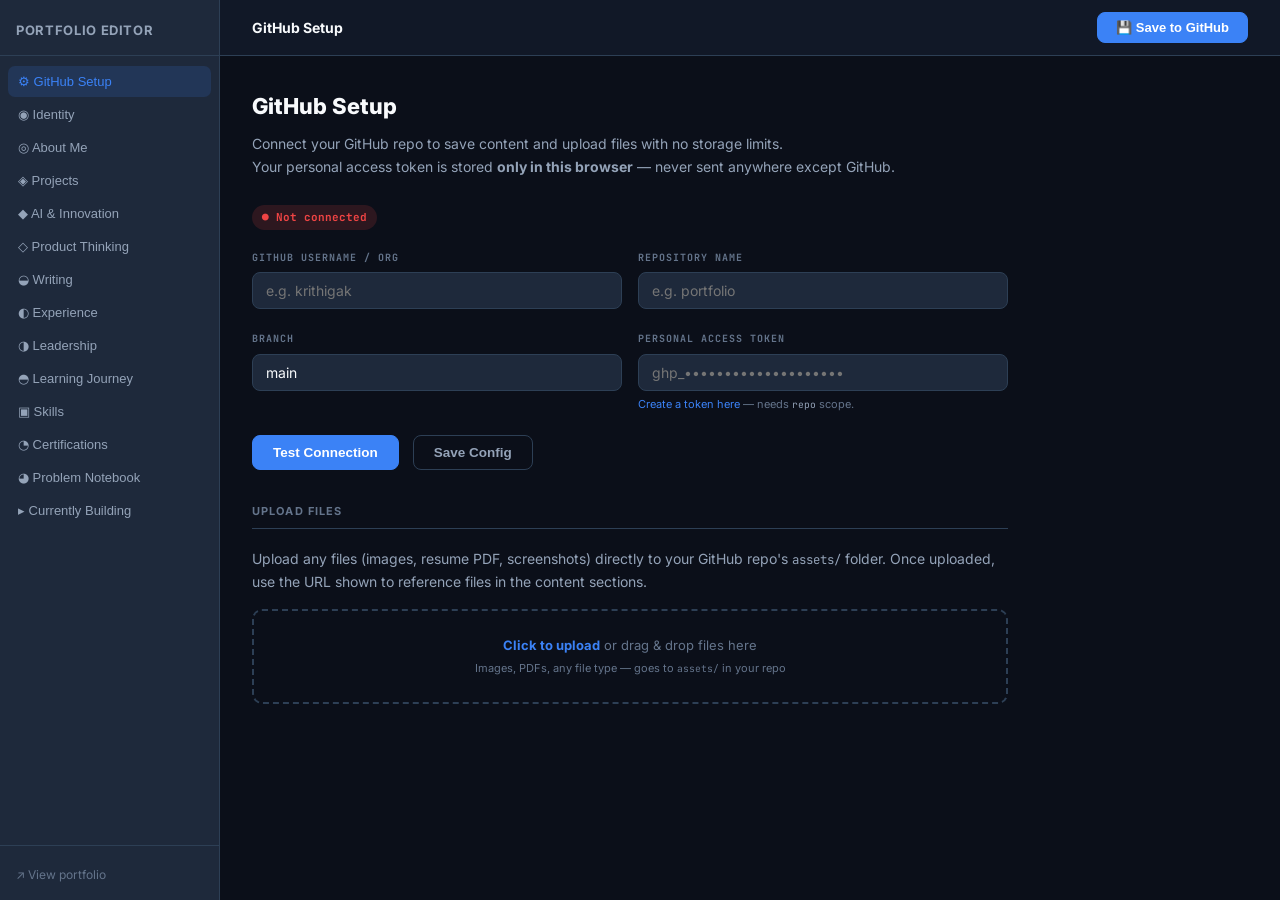
==== admin.html @ 3448640d "first upload" ====
<!DOCTYPE html>
<html lang="en">
<head>
  <meta charset="UTF-8" /><meta name="viewport" content="width=device-width, initial-scale=1.0" />
  <title>Admin — Portfolio Editor</title>
  <link rel="preconnect" href="https://fonts.googleapis.com" />
  <link rel="preconnect" href="https://fonts.gstatic.com" crossorigin />
  <link href="https://fonts.googleapis.com/css2?family=Inter:wght@400;500;600;700;800&family=JetBrains+Mono:wght@400;600;700&display=swap" rel="stylesheet" />
  <link rel="stylesheet" href="style.css" />
  <style>
    /* ── Admin-specific overrides ── */
    body { display: block; min-height: 100vh; }
    #admin-wrap { min-height: 100vh; }

    /* ── Admin sidebar ── */
    #admin-sidebar {
      background: var(--surface);
      border-right: 1px solid var(--border);
      position: fixed; top: 0; left: 0; bottom: 0; width: 220px;
      display: flex; flex-direction: column;
      overflow-y: auto; z-index: 10;
    }

    .admin-brand {
      padding: 20px 16px 14px;
      border-bottom: 1px solid var(--border);
      font-size: 13px; font-weight: 700; color: var(--text2);
      letter-spacing: 0.05em; text-transform: uppercase;
    }

    .admin-nav { padding: 10px 8px; flex: 1; display: flex; flex-direction: column; gap: 2px; }

    .admin-nav-link {
      padding: 8px 10px; border-radius: 7px;
      font-size: 13px; font-weight: 500; color: var(--text2);
      cursor: pointer; transition: all 0.12s;
      display: flex; align-items: center; gap: 8px;
      border: none; background: none; width: 100%; text-align: left;
    }
    .admin-nav-link:hover { background: var(--surface2); color: var(--text); }
    .admin-nav-link.active { background: var(--accent-g); color: var(--accent); }

    /* ── Main content ── */
    #admin-main {
      margin-left: 220px;
      padding: 0;
      min-height: 100vh;
      display: flex; flex-direction: column;
    }

    /* ── Top bar ── */
    #admin-topbar {
      position: sticky; top: 0; z-index: 5;
      background: var(--bg2);
      border-bottom: 1px solid var(--border);
      padding: 12px 32px;
      display: flex; align-items: center; justify-content: space-between; gap: 16px;
    }

    #admin-topbar .section-name {
      font-size: 14px; font-weight: 700; color: var(--text);
    }

    #save-status {
      font-family: 'JetBrains Mono', monospace;
      font-size: 11px; color: var(--text3);
    }

    #save-status.saving { color: var(--yellow); }
    #save-status.saved  { color: var(--green); }
    #save-status.error  { color: var(--red); }

    /* ── Panel body ── */
    .admin-panel { display: none; padding: 32px; max-width: 820px; }
    .admin-panel.active { display: block; }

    /* ── Form elements ── */
    .form-group { margin-bottom: 22px; }

    .form-label {
      display: block;
      font-family: 'JetBrains Mono', monospace;
      font-size: 10px; font-weight: 700; letter-spacing: 0.1em;
      text-transform: uppercase; color: var(--text3);
      margin-bottom: 6px;
    }

    .form-hint {
      font-size: 11px; color: var(--text3); margin-top: 4px;
    }

    input[type="text"], input[type="password"], input[type="url"],
    input[type="email"], textarea, select {
      width: 100%;
      padding: 9px 13px;
      background: var(--surface);
      border: 1px solid var(--border);
      border-radius: 8px;
      color: var(--text);
      font-size: 14px; font-family: 'Inter', sans-serif;
      transition: border-color 0.15s;
    }

    input:focus, textarea:focus, select:focus {
      outline: none; border-color: var(--accent);
    }

    textarea { resize: vertical; min-height: 90px; line-height: 1.6; }

    .form-row { display: grid; grid-template-columns: 1fr 1fr; gap: 16px; }
    @media (max-width: 640px) { .form-row { grid-template-columns: 1fr; } }

    /* ── Card items (projects list) ── */
    .item-list { display: flex; flex-direction: column; gap: 10px; margin-bottom: 16px; }

    .item-row {
      background: var(--surface); border: 1px solid var(--border);
      border-radius: 10px; padding: 14px 16px;
      display: flex; align-items: center; gap: 12px;
      cursor: pointer; transition: border-color 0.15s;
    }
    .item-row:hover { border-color: var(--accent); }
    .item-row.open { border-color: var(--accent); background: color-mix(in srgb, var(--accent) 5%, var(--surface)); }

    .item-row-title { font-size: 14px; font-weight: 600; flex: 1; }
    .item-row-sub { font-size: 12px; color: var(--text3); }
    .item-row-actions { display: flex; gap: 6px; }

    .icon-btn {
      background: none; border: 1px solid var(--border); border-radius: 6px;
      color: var(--text2); cursor: pointer; padding: 4px 8px; font-size: 12px;
      transition: all 0.12s;
    }
    .icon-btn:hover { border-color: var(--accent); color: var(--accent); }
    .icon-btn.del:hover { border-color: var(--red); color: var(--red); }

    .item-editor {
      display: none;
      background: var(--bg2); border: 1px solid var(--border);
      border-radius: 10px; padding: 20px; margin-top: 4px;
    }
    .item-editor.open { display: block; }

    /* ── Image upload zone ── */
    .upload-zone {
      border: 2px dashed var(--border); border-radius: 10px;
      padding: 24px; text-align: center;
      cursor: pointer; transition: border-color 0.15s, background 0.15s;
      position: relative;
    }
    .upload-zone:hover, .upload-zone.drag-over {
      border-color: var(--accent);
      background: var(--accent-g);
    }
    .upload-zone input { position: absolute; inset: 0; opacity: 0; cursor: pointer; }
    .upload-zone-label { font-size: 13px; color: var(--text3); }
    .upload-zone-label strong { color: var(--accent); }

    .file-list { display: flex; flex-direction: column; gap: 6px; margin-top: 10px; }
    .file-item {
      background: var(--surface); border: 1px solid var(--border);
      border-radius: 7px; padding: 8px 12px;
      display: flex; align-items: center; gap: 10px; font-size: 13px;
    }
    .file-item .file-thumb {
      width: 36px; height: 36px; object-fit: cover; border-radius: 4px;
      border: 1px solid var(--border);
    }
    .file-item .file-name { flex: 1; color: var(--text2); font-family: 'JetBrains Mono', monospace; font-size: 11px; }
    .file-item .file-url { font-size: 11px; color: var(--accent); word-break: break-all; }
    .file-status { font-size: 11px; font-family: 'JetBrains Mono', monospace; }
    .file-status.uploading { color: var(--yellow); }
    .file-status.done { color: var(--green); }
    .file-status.fail { color: var(--red); }

    /* ── GitHub setup ── */
    #gh-status-badge {
      display: inline-flex; align-items: center; gap: 6px;
      font-family: 'JetBrains Mono', monospace;
      font-size: 11px; font-weight: 700;
      padding: 3px 10px; border-radius: 20px;
      margin-bottom: 20px;
    }
    #gh-status-badge.connected { background: color-mix(in srgb,var(--green) 15%,transparent); color: var(--green); }
    #gh-status-badge.disconnected { background: color-mix(in srgb,var(--red) 15%,transparent); color: var(--red); }

    /* ── Skills / Tags inline editor ── */
    .tags-editor { display: flex; flex-wrap: wrap; gap: 8px; align-items: center; }
    .editable-tag {
      display: flex; align-items: center; gap: 4px;
      font-family: 'JetBrains Mono', monospace;
      font-size: 11px; font-weight: 600;
      background: var(--accent-g); color: var(--accent);
      border: 1px solid color-mix(in srgb, var(--accent) 30%, transparent);
      padding: 3px 10px; border-radius: 20px;
    }
    .editable-tag button { background: none; border: none; color: var(--accent); cursor: pointer; font-size: 13px; line-height: 1; padding: 0 0 0 4px; }
    .tag-add-btn {
      font-size: 12px; padding: 4px 12px;
      border: 1px dashed var(--accent); border-radius: 20px;
      background: none; color: var(--accent); cursor: pointer;
    }
    .tag-add-input {
      width: 120px; padding: 4px 8px; border-radius: 20px;
      border: 1px solid var(--accent); background: var(--surface);
      color: var(--text); font-size: 12px;
    }

    /* ── Divider ── */
    .admin-divider {
      font-size: 11px; font-weight: 700; letter-spacing: 0.1em;
      text-transform: uppercase; color: var(--text3);
      border-bottom: 1px solid var(--border); padding-bottom: 8px;
      margin: 24px 0 18px;
    }

    /* ── Toast ── */
    #toast {
      position: fixed; bottom: 24px; right: 24px; z-index: 999;
      background: var(--surface); border: 1px solid var(--border);
      border-radius: 10px; padding: 12px 18px;
      font-size: 13px; color: var(--text);
      box-shadow: var(--shadow);
      transform: translateY(80px); opacity: 0;
      transition: all 0.25s ease;
      max-width: 320px;
    }
    #toast.show { transform: translateY(0); opacity: 1; }
    #toast.success { border-color: var(--green); }
    #toast.error   { border-color: var(--red); }

    .preview-link {
      font-size: 12px; color: var(--text3); text-decoration: none;
    }
    .preview-link:hover { color: var(--accent); }
  </style>
</head>
<body>
<div id="admin-wrap">

  <!-- ── Sidebar ── -->
  <div id="admin-sidebar">
    <div class="admin-brand">Portfolio Editor</div>
    <div class="admin-nav" id="admin-nav"></div>
    <div style="padding:14px 16px;border-top:1px solid var(--border)">
      <a href="index.html" class="preview-link" target="_blank">↗ View portfolio</a>
    </div>
  </div>

  <!-- ── Main ── -->
  <div id="admin-main">
    <div id="admin-topbar">
      <span class="section-name" id="topbar-section">GitHub Setup</span>
      <div style="display:flex;align-items:center;gap:14px">
        <span id="save-status"></span>
        <button class="btn btn-primary" id="btn-save" onclick="saveToGitHub()" style="font-size:13px;padding:7px 18px">
          💾 Save to GitHub
        </button>
      </div>
    </div>

    <!-- ══ PANEL: GitHub Setup ══ -->
    <div class="admin-panel active" id="panel-github">
      <h2 style="font-size:22px;font-weight:800;margin-bottom:8px">GitHub Setup</h2>
      <p style="font-size:14px;color:var(--text2);margin-bottom:24px">
        Connect your GitHub repo to save content and upload files with no storage limits.<br>
        Your personal access token is stored <strong>only in this browser</strong> — never sent anywhere except GitHub.
      </p>

      <div id="gh-status-badge" class="disconnected">● Not connected</div>

      <div class="form-row">
        <div class="form-group">
          <label class="form-label">GitHub Username / Org</label>
          <input type="text" id="gh-owner" placeholder="e.g. krithigak" />
        </div>
        <div class="form-group">
          <label class="form-label">Repository Name</label>
          <input type="text" id="gh-repo" placeholder="e.g. portfolio" />
        </div>
      </div>
      <div class="form-row">
        <div class="form-group">
          <label class="form-label">Branch</label>
          <input type="text" id="gh-branch" placeholder="main" value="main" />
        </div>
        <div class="form-group">
          <label class="form-label">Personal Access Token</label>
          <input type="password" id="gh-token" placeholder="ghp_••••••••••••••••••••" />
          <p class="form-hint">
            <a href="https://github.com/settings/tokens/new?scopes=repo&description=Portfolio+Editor" target="_blank" style="color:var(--accent)">
              Create a token here
            </a> — needs <code style="color:var(--text2)">repo</code> scope.
          </p>
        </div>
      </div>
      <button class="btn btn-primary" onclick="testGitHub()" style="margin-right:10px">Test Connection</button>
      <button class="btn btn-ghost" onclick="saveGitHubConfig()">Save Config</button>

      <div class="admin-divider" style="margin-top:32px">Upload Files</div>
      <p style="font-size:14px;color:var(--text2);margin-bottom:16px">
        Upload any files (images, resume PDF, screenshots) directly to your GitHub repo's <code>assets/</code> folder.
        Once uploaded, use the URL shown to reference files in the content sections.
      </p>
      <div class="upload-zone" id="bulk-upload-zone">
        <input type="file" multiple onchange="handleBulkUpload(event)" />
        <div class="upload-zone-label">
          <strong>Click to upload</strong> or drag & drop files here<br>
          <span style="font-size:11px">Images, PDFs, any file type — goes to <code>assets/</code> in your repo</span>
        </div>
      </div>
      <div class="file-list" id="bulk-file-list"></div>
    </div>

    <!-- ══ PANEL: Identity ══ -->
    <div class="admin-panel" id="panel-identity">
      <h2 style="font-size:22px;font-weight:800;margin-bottom:20px">Identity</h2>
      <div class="form-group">
        <label class="form-label">Full Name</label>
        <input type="text" id="f-name" />
      </div>
      <div class="form-group">
        <label class="form-label">One-line Tagline</label>
        <input type="text" id="f-tagline" />
      </div>
      <div class="form-group">
        <label class="form-label">Short Introduction (home page)</label>
        <textarea id="f-intro" rows="3"></textarea>
      </div>
      <div class="form-row">
        <div class="form-group">
          <label class="form-label">Email</label>
          <input type="email" id="f-email" />
        </div>
        <div class="form-group">
          <label class="form-label">GitHub URL</label>
          <input type="url" id="f-github" placeholder="https://github.com/username" />
        </div>
      </div>
      <div class="form-row">
        <div class="form-group">
          <label class="form-label">LinkedIn URL</label>
          <input type="url" id="f-linkedin" />
        </div>
        <div class="form-group">
          <label class="form-label">Resume PDF Path</label>
          <input type="text" id="f-resumePDF" placeholder="assets/resume.pdf" />
          <p class="form-hint">Upload your PDF in the GitHub Setup tab first, then paste the path here.</p>
        </div>
      </div>
      <div class="form-group">
        <label class="form-label">Profile Photo Path or URL</label>
        <input type="text" id="f-photo" placeholder="assets/photo.jpg" />
        <p class="form-hint">Upload your photo in GitHub Setup, then paste the path here.</p>
      </div>
    </div>

    <!-- ══ PANEL: About ══ -->
    <div class="admin-panel" id="panel-about">
      <h2 style="font-size:22px;font-weight:800;margin-bottom:20px">About Me</h2>
      <div class="form-group">
        <label class="form-label">Your Journey</label>
        <textarea id="f-about-journey" rows="4"></textarea>
      </div>
      <div class="form-group">
        <label class="form-label">Why You Build</label>
        <textarea id="f-about-passion" rows="4"></textarea>
      </div>
      <div class="form-group">
        <label class="form-label">Values</label>
        <textarea id="f-about-values" rows="3"></textarea>
      </div>
      <div class="form-group">
        <label class="form-label">Career Aspirations</label>
        <textarea id="f-about-aspirations" rows="3"></textarea>
      </div>
      <div class="form-group">
        <label class="form-label">Current Interests</label>
        <div class="tags-editor" id="tags-interests"></div>
      </div>
    </div>

    <!-- ══ PANEL: Projects ══ -->
    <div class="admin-panel" id="panel-projects">
      <div style="display:flex;align-items:center;justify-content:space-between;margin-bottom:20px">
        <h2 style="font-size:22px;font-weight:800">Projects</h2>
        <button class="btn btn-primary" onclick="addItem('projects')" style="font-size:13px;padding:7px 14px">+ Add Project</button>
      </div>
      <div class="item-list" id="list-projects"></div>
    </div>

    <!-- ══ PANEL: AI & Innovation ══ -->
    <div class="admin-panel" id="panel-ai">
      <div style="display:flex;align-items:center;justify-content:space-between;margin-bottom:20px">
        <h2 style="font-size:22px;font-weight:800">AI & Innovation</h2>
        <button class="btn btn-primary" onclick="addItem('ai')" style="font-size:13px;padding:7px 14px">+ Add</button>
      </div>
      <div class="item-list" id="list-ai"></div>
    </div>

    <!-- ══ PANEL: Product Thinking ══ -->
    <div class="admin-panel" id="panel-product">
      <div style="display:flex;align-items:center;justify-content:space-between;margin-bottom:20px">
        <h2 style="font-size:22px;font-weight:800">Product Thinking</h2>
        <button class="btn btn-primary" onclick="addItem('product')" style="font-size:13px;padding:7px 14px">+ Add</button>
      </div>
      <div class="item-list" id="list-product"></div>
    </div>

    <!-- ══ PANEL: Writing ══ -->
    <div class="admin-panel" id="panel-writing">
      <div style="display:flex;align-items:center;justify-content:space-between;margin-bottom:20px">
        <h2 style="font-size:22px;font-weight:800">Writing & Reflections</h2>
        <button class="btn btn-primary" onclick="addItem('writing')" style="font-size:13px;padding:7px 14px">+ Add</button>
      </div>
      <div class="item-list" id="list-writing"></div>
    </div>

    <!-- ══ PANEL: Experience ══ -->
    <div class="admin-panel" id="panel-experience">
      <div style="display:flex;align-items:center;justify-content:space-between;margin-bottom:20px">
        <h2 style="font-size:22px;font-weight:800">Industry Experience</h2>
        <button class="btn btn-primary" onclick="addItem('experience')" style="font-size:13px;padding:7px 14px">+ Add</button>
      </div>
      <div class="item-list" id="list-experience"></div>
    </div>

    <!-- ══ PANEL: Leadership ══ -->
    <div class="admin-panel" id="panel-leadership">
      <div style="display:flex;align-items:center;justify-content:space-between;margin-bottom:20px">
        <h2 style="font-size:22px;font-weight:800">Leadership & Community</h2>
        <button class="btn btn-primary" onclick="addItem('leadership')" style="font-size:13px;padding:7px 14px">+ Add</button>
      </div>
      <div class="item-list" id="list-leadership"></div>
    </div>

    <!-- ══ PANEL: Learning ══ -->
    <div class="admin-panel" id="panel-learning">
      <h2 style="font-size:22px;font-weight:800;margin-bottom:20px">Learning Journey</h2>
      <div class="admin-divider">Timeline</div>
      <div class="item-list" id="list-timeline"></div>
      <button class="btn btn-ghost" onclick="addTimelineItem()" style="font-size:12px;padding:6px 14px;margin-bottom:24px">+ Add Milestone</button>

      <div class="admin-divider">Currently Learning</div>
      <div class="tags-editor" id="tags-current-learning"></div>

      <div class="admin-divider" style="margin-top:20px">Exploring Next</div>
      <div class="tags-editor" id="tags-exploring"></div>

      <div class="admin-divider" style="margin-top:20px">Research Interests</div>
      <div class="tags-editor" id="tags-research"></div>

      <div class="admin-divider" style="margin-top:20px">Courses</div>
      <div class="item-list" id="list-courses"></div>
      <button class="btn btn-ghost" onclick="addCourse()" style="font-size:12px;padding:6px 14px;margin-bottom:24px">+ Add Course</button>

      <div class="admin-divider">Reading List</div>
      <div class="item-list" id="list-reading"></div>
      <button class="btn btn-ghost" onclick="addBook()" style="font-size:12px;padding:6px 14px">+ Add Book</button>
    </div>

    <!-- ══ PANEL: Skills ══ -->
    <div class="admin-panel" id="panel-skills">
      <h2 style="font-size:22px;font-weight:800;margin-bottom:20px">Skills & Toolbox</h2>
      <script>/* rendered by JS */</script>
      <div id="skills-panels"></div>
    </div>

    <!-- ══ PANEL: Certifications ══ -->
    <div class="admin-panel" id="panel-certs">
      <div style="display:flex;align-items:center;justify-content:space-between;margin-bottom:20px">
        <h2 style="font-size:22px;font-weight:800">Certifications</h2>
        <button class="btn btn-primary" onclick="addItem('certifications')" style="font-size:13px;padding:7px 14px">+ Add</button>
      </div>
      <div class="item-list" id="list-certifications"></div>
    </div>

    <!-- ══ PANEL: Problems ══ -->
    <div class="admin-panel" id="panel-problems">
      <div style="display:flex;align-items:center;justify-content:space-between;margin-bottom:20px">
        <h2 style="font-size:22px;font-weight:800">Problem Notebook</h2>
        <button class="btn btn-primary" onclick="addItem('problems')" style="font-size:13px;padding:7px 14px">+ Add</button>
      </div>
      <div class="item-list" id="list-problems"></div>
    </div>

    <!-- ══ PANEL: Currently Building ══ -->
    <div class="admin-panel" id="panel-building">
      <div style="display:flex;align-items:center;justify-content:space-between;margin-bottom:20px">
        <h2 style="font-size:22px;font-weight:800">Currently Building</h2>
        <button class="btn btn-primary" onclick="addItem('currentlyBuilding')" style="font-size:13px;padding:7px 14px">+ Add</button>
      </div>
      <div class="item-list" id="list-currentlyBuilding"></div>
    </div>

  </div><!-- /admin-main -->
</div><!-- /admin-wrap -->

<div id="toast"></div>

<script src="data.js"></script>
<script src="github.js"></script>
<script>

// ── Working copy of PORTFOLIO ───────────────────────────────────
let P = JSON.parse(JSON.stringify(PORTFOLIO));

// ── Nav panels ─────────────────────────────────────────────────
const PANELS = [
  { id: 'github',     label: '⚙ GitHub Setup' },
  { id: 'identity',   label: '◉ Identity' },
  { id: 'about',      label: '◎ About Me' },
  { id: 'projects',   label: '◈ Projects' },
  { id: 'ai',         label: '◆ AI & Innovation' },
  { id: 'product',    label: '◇ Product Thinking' },
  { id: 'writing',    label: '◒ Writing' },
  { id: 'experience', label: '◐ Experience' },
  { id: 'leadership', label: '◑ Leadership' },
  { id: 'learning',   label: '◓ Learning Journey' },
  { id: 'skills',     label: '▣ Skills' },
  { id: 'certs',      label: '◔ Certifications' },
  { id: 'problems',   label: '◕ Problem Notebook' },
  { id: 'building',   label: '▸ Currently Building' },
];

function buildNav() {
  document.getElementById('admin-nav').innerHTML = PANELS.map(p => `
    <button class="admin-nav-link ${p.id==='github'?'active':''}" onclick="showPanel('${p.id}')">${p.label}</button>
  `).join('');
}

function showPanel(id) {
  document.querySelectorAll('.admin-panel').forEach(el => el.classList.remove('active'));
  document.querySelectorAll('.admin-nav-link').forEach(el => el.classList.remove('active'));
  document.getElementById(`panel-${id}`)?.classList.add('active');
  document.querySelectorAll('.admin-nav-link').forEach(el => {
    if (el.textContent.includes(id) || el.getAttribute('onclick')?.includes(`'${id}'`)) el.classList.add('active');
  });
  const label = PANELS.find(p => p.id === id)?.label || id;
  document.getElementById('topbar-section').textContent = label.replace(/^[^\s]+\s/, '');
  renderPanel(id);
}

// ── Field helpers ───────────────────────────────────────────────
const fv = id => document.getElementById(id)?.value?.trim() ?? '';
const sv = (id, val) => { const el = document.getElementById(id); if (el) el.value = val ?? ''; };

// ── Render panels ───────────────────────────────────────────────
function renderPanel(id) {
  if (id === 'github')     renderGitHub();
  if (id === 'identity')   renderIdentity();
  if (id === 'about')      renderAbout();
  if (id === 'projects')   renderList('projects');
  if (id === 'ai')         renderList('ai');
  if (id === 'product')    renderList('product');
  if (id === 'writing')    renderList('writing');
  if (id === 'experience') renderList('experience');
  if (id === 'leadership') renderList('leadership');
  if (id === 'certs')      renderList('certifications');
  if (id === 'problems')   renderList('problems');
  if (id === 'building')   renderList('currentlyBuilding');
  if (id === 'learning')   renderLearning();
  if (id === 'skills')     renderSkills();
}

// ── GitHub ──────────────────────────────────────────────────────
function renderGitHub() {
  gh.reload();
  const cfg = gh.cfg || {};
  sv('gh-owner', cfg.owner); sv('gh-repo', cfg.repo);
  sv('gh-branch', cfg.branch || 'main'); sv('gh-token', cfg.token);
  updateGhBadge();
  setupDragDrop();
}

function updateGhBadge() {
  const badge = document.getElementById('gh-status-badge');
  if (gh.isConfigured()) {
    badge.className = 'connected';
    badge.textContent = `● Connected — ${gh.cfg.owner}/${gh.cfg.repo}`;
  } else {
    badge.className = 'disconnected';
    badge.textContent = '● Not connected';
  }
}

function saveGitHubConfig() {
  localStorage.setItem('gh-config', JSON.stringify({
    owner: fv('gh-owner'), repo: fv('gh-repo'),
    branch: fv('gh-branch') || 'main', token: fv('gh-token')
  }));
  gh.reload(); updateGhBadge();
  toast('Config saved to browser storage.', 'success');
}

async function testGitHub() {
  saveGitHubConfig();
  setStatus('saving', 'Testing…');
  const result = await gh.testConnection();
  if (result.ok) { setStatus('saved', 'Connected ✓'); toast('Connection successful!', 'success'); }
  else { setStatus('error', 'Failed'); toast(result.error, 'error'); }
}

// Bulk upload
function setupDragDrop() {
  const zone = document.getElementById('bulk-upload-zone');
  if (!zone) return;
  zone.addEventListener('dragover', e => { e.preventDefault(); zone.classList.add('drag-over'); });
  zone.addEventListener('dragleave', () => zone.classList.remove('drag-over'));
  zone.addEventListener('drop', e => { e.preventDefault(); zone.classList.remove('drag-over'); uploadFiles([...e.dataTransfer.files]); });
}

async function handleBulkUpload(e) { uploadFiles([...e.target.files]); }

async function uploadFiles(files) {
  if (!gh.isConfigured()) { toast('Configure GitHub first.', 'error'); return; }
  const list = document.getElementById('bulk-file-list');
  for (const file of files) {
    const row = document.createElement('div');
    row.className = 'file-item';
    const isImg = file.type.startsWith('image/');
    row.innerHTML = `
      ${isImg ? `<img class="file-thumb" id="thumb-${file.name}" />` : `<span style="font-size:20px">📄</span>`}
      <div style="flex:1">
        <div class="file-name">${file.name}</div>
        <div class="file-url" id="url-${file.name}"></div>
      </div>
      <span class="file-status uploading" id="status-${file.name}">Uploading…</span>`;
    list.prepend(row);

    if (isImg) {
      const thumb = document.getElementById(`thumb-${file.name}`);
      const tmpUrl = URL.createObjectURL(file);
      thumb.src = tmpUrl;
    }

    const result = await gh.uploadAsset(file);
    const statusEl = document.getElementById(`status-${file.name}`);
    const urlEl    = document.getElementById(`url-${file.name}`);
    if (result.ok) {
      statusEl.className = 'file-status done'; statusEl.textContent = '✓ Done';
      urlEl.textContent = result.assetPath;
      urlEl.title = 'Copy this path to reference this file';
      urlEl.style.cursor = 'pointer';
      urlEl.onclick = () => { navigator.clipboard.writeText(result.assetPath); toast('Path copied!', 'success'); };
    } else {
      statusEl.className = 'file-status fail'; statusEl.textContent = '✗ Failed: ' + result.error;
    }
  }
}

// ── Identity ────────────────────────────────────────────────────
function renderIdentity() {
  sv('f-name', P.name); sv('f-tagline', P.tagline); sv('f-intro', P.intro);
  sv('f-email', P.email); sv('f-github', P.github); sv('f-linkedin', P.linkedin);
  sv('f-resumePDF', P.resumePDF); sv('f-photo', P.photo);
}

function collectIdentity() {
  P.name = fv('f-name'); P.tagline = fv('f-tagline'); P.intro = fv('f-intro');
  P.email = fv('f-email'); P.github = fv('f-github'); P.linkedin = fv('f-linkedin');
  P.resumePDF = fv('f-resumePDF'); P.photo = fv('f-photo');
}

// ── About ───────────────────────────────────────────────────────
function renderAbout() {
  sv('f-about-journey', P.about.journey); sv('f-about-passion', P.about.passion);
  sv('f-about-values', P.about.values); sv('f-about-aspirations', P.about.aspirations);
  renderTags('tags-interests', P.about.interests);
}

function collectAbout() {
  P.about.journey = fv('f-about-journey'); P.about.passion = fv('f-about-passion');
  P.about.values = fv('f-about-values'); P.about.aspirations = fv('f-about-aspirations');
}

// ── Generic list renderer ────────────────────────────────────────
const ITEM_FIELDS = {
  projects: [
    { key:'title', label:'Title', type:'text' },
    { key:'subtitle', label:'Subtitle / tagline', type:'text' },
    { key:'featured', label:'Featured?', type:'checkbox' },
    { key:'problem', label:'Problem Statement', type:'textarea' },
    { key:'users', label:'Target Users', type:'text' },
    { key:'solution', label:'Solution Overview', type:'textarea' },
    { key:'vision', label:'Product Vision', type:'textarea' },
    { key:'role', label:'My Role', type:'text' },
    { key:'team', label:'Team', type:'text' },
    { key:'designProcess', label:'Design Process', type:'textarea' },
    { key:'architecture', label:'Architecture', type:'textarea' },
    { key:'technologies', label:'Technologies (comma-separated)', type:'tags' },
    { key:'tags', label:'Display Tags (comma-separated)', type:'tags' },
    { key:'challenges', label:'Challenges', type:'textarea' },
    { key:'tradeoffs', label:'Design Trade-offs', type:'textarea' },
    { key:'results', label:'Results', type:'textarea' },
    { key:'lessons', label:'Lessons Learned', type:'textarea' },
    { key:'future', label:'Future Improvements', type:'textarea' },
    { key:'demo', label:'Demo URL', type:'url' },
    { key:'github', label:'GitHub URL', type:'url' },
    { key:'screenshots', label:'Screenshot paths (comma-separated)', type:'text',
      hint:'Upload images first in GitHub Setup, then list paths e.g. assets/proj1/a.png, assets/proj1/b.png' },
    { key:'thumbnail', label:'Thumbnail image path', type:'text' },
  ],
  ai: [
    { key:'title', label:'Title', type:'text' },
    { key:'subtitle', label:'Subtitle', type:'text' },
    { key:'description', label:'Description', type:'textarea' },
    { key:'insight', label:'Key Insight / Takeaway', type:'textarea' },
    { key:'tags', label:'Tags', type:'tags' },
    { key:'link', label:'Link', type:'url' },
    { key:'github', label:'GitHub', type:'url' },
  ],
  product: [
    { key:'title', label:'Title', type:'text' },
    { key:'type', label:'Type (e.g. User Research)', type:'text' },
    { key:'description', label:'Description', type:'textarea' },
    { key:'outcome', label:'Outcome', type:'textarea' },
    { key:'tags', label:'Tags', type:'tags' },
    { key:'link', label:'Link (Figma, Notion, etc.)', type:'url' },
  ],
  writing: [
    { key:'title', label:'Title', type:'text' },
    { key:'type', label:'Type (e.g. Retrospective)', type:'text' },
    { key:'date', label:'Date (e.g. June 2025)', type:'text' },
    { key:'summary', label:'Summary', type:'textarea' },
    { key:'link', label:'External Link (optional)', type:'url' },
  ],
  experience: [
    { key:'role', label:'Role Title', type:'text' },
    { key:'company', label:'Company / Organisation', type:'text' },
    { key:'period', label:'Period (e.g. Jun–Aug 2025)', type:'text' },
    { key:'type', label:'Type (Internship / Part-time)', type:'text' },
    { key:'problem', label:'Business Problem', type:'textarea' },
    { key:'stakeholders', label:'Stakeholders', type:'text' },
    { key:'constraints', label:'Constraints', type:'textarea' },
    { key:'approach', label:'Approach', type:'textarea' },
    { key:'architecture', label:'Architecture (if applicable)', type:'textarea' },
    { key:'decisions', label:'Key Decisions', type:'textarea' },
    { key:'outcome', label:'Outcome', type:'textarea' },
    { key:'lessons', label:'Lessons Learned', type:'textarea' },
  ],
  leadership: [
    { key:'title', label:'Role / Initiative', type:'text' },
    { key:'organisation', label:'Organisation', type:'text' },
    { key:'period', label:'Period', type:'text' },
    { key:'type', label:'Type', type:'text' },
    { key:'impact', label:'Impact (what changed because you were there)', type:'textarea' },
    { key:'teamSize', label:'Team Size', type:'text' },
    { key:'skills', label:'Skills', type:'tags' },
  ],
  certifications: [
    { key:'name', label:'Name', type:'text' },
    { key:'issuer', label:'Issuer', type:'text' },
    { key:'year', label:'Year', type:'text' },
    { key:'category', label:'Category (Technical / AI / Cloud)', type:'text' },
    { key:'link', label:'Certificate Link', type:'url' },
  ],
  problems: [
    { key:'title', label:'Problem Title', type:'text' },
    { key:'observation', label:'Observation', type:'textarea' },
    { key:'whyMatters', label:'Why it Matters', type:'textarea' },
    { key:'idea', label:'Rough Idea / Solution', type:'textarea' },
    { key:'stage', label:'Stage (Observation / Exploring / Prototyping)', type:'text' },
  ],
  currentlyBuilding: [
    { key:'title', label:'Title', type:'text' },
    { key:'description', label:'Description', type:'textarea' },
    { key:'stage', label:'Stage (Active / Planning / Paused)', type:'text' },
    { key:'link', label:'Link', type:'url' },
  ],
};

function getTitle(key, item) {
  if (key === 'experience') return item.role || 'New Entry';
  if (key === 'leadership') return item.title || 'New Entry';
  if (key === 'certifications') return item.name || 'New Cert';
  return item.title || 'New Entry';
}

function renderList(key) {
  const arr = P[key] || [];
  const container = document.getElementById(`list-${key}`);
  if (!container) return;
  container.innerHTML = '';
  arr.forEach((item, idx) => {
    const row = document.createElement('div');
    row.innerHTML = `
      <div class="item-row" onclick="toggleItem('${key}', ${idx})">
        <div>
          <div class="item-row-title">${esc(getTitle(key, item))}</div>
          <div class="item-row-sub">${esc(item.subtitle || item.company || item.type || item.organisation || item.issuer || '')}</div>
        </div>
        <div class="item-row-actions">
          <button class="icon-btn" onclick="event.stopPropagation();moveItem('${key}',${idx},-1)" title="Move up">↑</button>
          <button class="icon-btn" onclick="event.stopPropagation();moveItem('${key}',${idx},1)"  title="Move down">↓</button>
          <button class="icon-btn del" onclick="event.stopPropagation();deleteItem('${key}',${idx})" title="Delete">✕</button>
        </div>
      </div>
      <div class="item-editor" id="editor-${key}-${idx}">
        ${buildItemForm(key, item, idx)}
      </div>`;
    container.appendChild(row);
  });
}

function buildItemForm(key, item, idx) {
  const fields = ITEM_FIELDS[key] || [];
  return fields.map(f => {
    const id = `f-${key}-${idx}-${f.key}`;
    const val = item[f.key] ?? '';
    if (f.type === 'textarea') return `
      <div class="form-group">
        <label class="form-label">${f.label}</label>
        <textarea id="${id}" onchange="updateItem('${key}',${idx},'${f.key}',this.value)">${esc(val)}</textarea>
        ${f.hint ? `<p class="form-hint">${f.hint}</p>` : ''}
      </div>`;
    if (f.type === 'checkbox') return `
      <div class="form-group" style="display:flex;align-items:center;gap:10px">
        <input type="checkbox" id="${id}" ${val?'checked':''} onchange="updateItem('${key}',${idx},'${f.key}',this.checked)" style="width:auto" />
        <label class="form-label" for="${id}" style="margin:0">${f.label}</label>
      </div>`;
    if (f.type === 'tags') return `
      <div class="form-group">
        <label class="form-label">${f.label}</label>
        <input type="text" id="${id}" value="${esc(Array.isArray(val) ? val.join(', ') : val)}"
          onchange="updateItemTags('${key}',${idx},'${f.key}',this.value)" />
      </div>`;
    return `
      <div class="form-group">
        <label class="form-label">${f.label}</label>
        <input type="${f.type||'text'}" id="${id}" value="${esc(String(val))}"
          onchange="updateItem('${key}',${idx},'${f.key}',this.value)" />
        ${f.hint ? `<p class="form-hint">${f.hint}</p>` : ''}
      </div>`;
  }).join('');
}

function toggleItem(key, idx) {
  const ed = document.getElementById(`editor-${key}-${idx}`);
  const row = ed?.previousElementSibling;
  ed?.classList.toggle('open');
  row?.classList.toggle('open');
}

function updateItem(key, idx, field, value) {
  if (!P[key]?.[idx]) return;
  P[key][idx][field] = value;
}

function updateItemTags(key, idx, field, value) {
  if (!P[key]?.[idx]) return;
  P[key][idx][field] = value.split(',').map(s => s.trim()).filter(Boolean);
}

function addItem(key) {
  const blank = { id: uid() };
  const fields = ITEM_FIELDS[key] || [];
  fields.forEach(f => { blank[f.key] = f.type === 'tags' ? [] : ''; });
  if (!P[key]) P[key] = [];
  P[key].push(blank);
  renderList(key);
  // Auto-open the new item
  const arr = P[key];
  toggleItem(key, arr.length - 1);
}

function deleteItem(key, idx) {
  if (!confirm('Delete this entry?')) return;
  P[key].splice(idx, 1);
  renderList(key);
}

function moveItem(key, idx, dir) {
  const arr = P[key];
  const newIdx = idx + dir;
  if (newIdx < 0 || newIdx >= arr.length) return;
  [arr[idx], arr[newIdx]] = [arr[newIdx], arr[idx]];
  renderList(key);
}

// ── Tags editor ─────────────────────────────────────────────────
function renderTags(containerId, arr) {
  const wrap = document.getElementById(containerId);
  if (!wrap) return;
  wrap.innerHTML = arr.map((t, i) => `
    <span class="editable-tag">
      ${esc(t)}
      <button onclick="removeTag('${containerId}', ${i})" title="Remove">×</button>
    </span>`).join('') +
    `<button class="tag-add-btn" onclick="addTag('${containerId}')">+ Add</button>`;
}

function getTagArray(containerId) {
  if (containerId === 'tags-interests') return P.about.interests;
  if (containerId === 'tags-current-learning') return P.learning.current;
  if (containerId === 'tags-exploring') return P.learning.exploring;
  if (containerId === 'tags-research') return P.learning.research;
  return [];
}

function addTag(containerId) {
  const val = prompt('New item:');
  if (!val?.trim()) return;
  getTagArray(containerId).push(val.trim());
  renderTags(containerId, getTagArray(containerId));
}

function removeTag(containerId, idx) {
  getTagArray(containerId).splice(idx, 1);
  renderTags(containerId, getTagArray(containerId));
}

// ── Learning ────────────────────────────────────────────────────
function renderLearning() {
  renderTimeline();
  renderSimpleList('list-courses', P.learning.courses, ['name','institution','year']);
  renderSimpleList('list-reading', P.learning.reading.map(r => ({title: r})), ['title']);
  renderTags('tags-current-learning', P.learning.current);
  renderTags('tags-exploring', P.learning.exploring);
  renderTags('tags-research', P.learning.research);
}

function renderTimeline() {
  const list = document.getElementById('list-timeline');
  if (!list) return;
  list.innerHTML = P.learning.timeline.map((t, i) => `
    <div style="display:flex;gap:10px;margin-bottom:10px">
      <input type="text" value="${esc(t.year)}" placeholder="Year" style="width:80px" onchange="P.learning.timeline[${i}].year=this.value" />
      <input type="text" value="${esc(t.milestone)}" placeholder="Milestone" style="flex:1" onchange="P.learning.timeline[${i}].milestone=this.value" />
      <button class="icon-btn del" onclick="P.learning.timeline.splice(${i},1);renderTimeline()">✕</button>
    </div>`).join('');
}

function addTimelineItem() {
  P.learning.timeline.push({ year: new Date().getFullYear().toString(), milestone: '' });
  renderTimeline();
}

function renderSimpleList(listId, arr, fields) {
  const list = document.getElementById(listId);
  if (!list) return;
  list.innerHTML = arr.map((item, i) => `
    <div style="display:flex;gap:8px;margin-bottom:8px;align-items:center">
      ${fields.map(f => `<input type="text" value="${esc(typeof item === 'string' ? item : (item[f]||''))}" placeholder="${f}" style="flex:1" onchange="updateSimple('${listId}',${i},'${f}',this.value)" />`).join('')}
      <button class="icon-btn del" onclick="deleteSimple('${listId}',${i})">✕</button>
    </div>`).join('');
}

function updateSimple(listId, idx, field, val) {
  if (listId === 'list-reading') { P.learning.reading[idx] = val; return; }
  if (listId === 'list-courses') { P.learning.courses[idx][field] = val; }
}

function deleteSimple(listId, idx) {
  if (listId === 'list-reading') { P.learning.reading.splice(idx, 1); renderSimpleList('list-reading', P.learning.reading.map(r=>({title:r})), ['title']); }
  if (listId === 'list-courses') { P.learning.courses.splice(idx, 1); renderSimpleList('list-courses', P.learning.courses, ['name','institution','year']); }
}

function addCourse() {
  P.learning.courses.push({ name: '', institution: '', year: '' });
  renderSimpleList('list-courses', P.learning.courses, ['name','institution','year']);
}
function addBook() {
  P.learning.reading.push('');
  renderSimpleList('list-reading', P.learning.reading.map(r=>({title:r})), ['title']);
}

// ── Skills ──────────────────────────────────────────────────────
const SKILL_GROUPS = [
  { key:'languages',  label:'Programming Languages' },
  { key:'frameworks', label:'Frameworks & Libraries' },
  { key:'ai',         label:'AI Tools' },
  { key:'cloud',      label:'Cloud Platforms' },
  { key:'design',     label:'Design Tools' },
  { key:'databases',  label:'Databases' },
  { key:'devtools',   label:'Dev Tools' },
  { key:'product',    label:'Product Tools' },
];

function renderSkills() {
  const wrap = document.getElementById('skills-panels');
  if (!wrap) return;
  wrap.innerHTML = SKILL_GROUPS.map(g => `
    <div class="form-group">
      <label class="form-label">${g.label}</label>
      <div class="tags-editor" id="skill-tags-${g.key}"></div>
    </div>`).join('');
  SKILL_GROUPS.forEach(g => renderSkillTags(g.key));
}

function renderSkillTags(groupKey) {
  const arr = P.skills[groupKey] || [];
  const id = `skill-tags-${groupKey}`;
  const wrap = document.getElementById(id);
  if (!wrap) return;
  wrap.innerHTML = arr.map((t, i) => `
    <span class="editable-tag">${esc(t)}
      <button onclick="removeSkill('${groupKey}',${i})">×</button>
    </span>`).join('') +
    `<button class="tag-add-btn" onclick="addSkill('${groupKey}')">+ Add</button>`;
}

function addSkill(groupKey) {
  const val = prompt('Skill name:');
  if (!val?.trim()) return;
  if (!P.skills[groupKey]) P.skills[groupKey] = [];
  P.skills[groupKey].push(val.trim());
  renderSkillTags(groupKey);
}

function removeSkill(groupKey, idx) {
  P.skills[groupKey].splice(idx, 1);
  renderSkillTags(groupKey);
}

// ── Collect all before save ─────────────────────────────────────
function collectAll() {
  collectIdentity();
  collectAbout();
  // Dynamic form fields are updated via onchange — no extra collect needed
}

// ── Save to GitHub ──────────────────────────────────────────────
async function saveToGitHub() {
  if (!gh.isConfigured()) {
    toast('Configure GitHub connection first (GitHub Setup tab).', 'error'); return;
  }
  collectAll();
  setStatus('saving', 'Saving…');
  const result = await gh.saveData(P);
  if (result.ok) {
    setStatus('saved', 'Saved ✓');
    toast('Portfolio saved to GitHub! Changes will appear after GitHub Pages rebuilds (usually ~30s).', 'success');
  } else {
    setStatus('error', 'Failed');
    toast('Save failed: ' + result.error, 'error');
  }
}

// ── Status & toast ──────────────────────────────────────────────
function setStatus(type, msg) {
  const el = document.getElementById('save-status');
  el.className = type; el.textContent = msg;
  if (type === 'saved') setTimeout(() => { el.textContent = ''; }, 3000);
}

let toastTimer;
function toast(msg, type = '') {
  const el = document.getElementById('toast');
  el.textContent = msg; el.className = `show ${type}`;
  clearTimeout(toastTimer);
  toastTimer = setTimeout(() => el.classList.remove('show'), 4000);
}

// ── Util ────────────────────────────────────────────────────────
function uid() { return Math.random().toString(36).slice(2, 9); }
function esc(s) { return String(s ?? '').replace(/&/g,'&amp;').replace(/</g,'&lt;').replace(/>/g,'&gt;').replace(/"/g,'&quot;'); }

// ── Init ─────────────────────────────────────────────────────────
document.addEventListener('DOMContentLoaded', () => {
  buildNav();
  showPanel('github');
});
</script>
</body>
</html>
---- style.css ----
/* ── RESET ────────────────────────────────────────────────────── */
*, *::before, *::after { box-sizing: border-box; margin: 0; padding: 0; }

/* ── TOKENS ───────────────────────────────────────────────────── */
:root {
  --bg:       #0B0F19;
  --bg2:      #111827;
  --surface:  #1E293B;
  --surface2: #263347;
  --border:   #2d3f55;
  --text:     #F8FAFC;
  --text2:    #94a3b8;
  --text3:    #64748b;
  --accent:   #3B82F6;
  --accent-h: #2563eb;
  --accent-g: color-mix(in srgb, #3B82F6 15%, transparent);
  --green:    #10b981;
  --yellow:   #f59e0b;
  --red:      #ef4444;
  --sidebar-w: 240px;
  --radius:   10px;
  --radius-lg: 16px;
  --shadow:   0 2px 8px rgba(0,0,0,0.4), 0 8px 32px rgba(0,0,0,0.3);
}

/* ── BASE ─────────────────────────────────────────────────────── */
html { scroll-behavior: smooth; }

body {
  font-family: 'Inter', -apple-system, sans-serif;
  background: var(--bg);
  color: var(--text);
  line-height: 1.65;
  min-height: 100vh;
  display: flex;
}

a { color: var(--accent); text-decoration: none; }
a:hover { text-decoration: underline; }
img { max-width: 100%; }
code, .mono {
  font-family: 'JetBrains Mono', monospace;
  font-size: 0.88em;
}

/* ── LAYOUT ───────────────────────────────────────────────────── */
#sidebar {
  width: var(--sidebar-w);
  min-width: var(--sidebar-w);
  min-height: 100vh;
  background: var(--surface);
  border-right: 1px solid var(--border);
  display: flex;
  flex-direction: column;
  position: fixed;
  top: 0; left: 0; bottom: 0;
  overflow-y: auto;
  z-index: 50;
}

#main {
  margin-left: var(--sidebar-w);
  flex: 1;
  min-height: 100vh;
}

#mobile-header {
  display: none;
  position: fixed; top: 0; left: 0; right: 0; z-index: 60;
  height: 56px;
  background: var(--surface);
  border-bottom: 1px solid var(--border);
  padding: 0 20px;
  align-items: center;
  justify-content: space-between;
}

#mobile-drawer {
  display: none;
  position: fixed; inset: 0; z-index: 70;
  background: rgba(0,0,0,0.6);
}

#mobile-drawer.open { display: block; }

.drawer-inner {
  position: absolute; top: 0; right: 0; bottom: 0;
  width: 260px;
  background: var(--surface);
  border-left: 1px solid var(--border);
  padding: 24px 16px;
  display: flex; flex-direction: column; gap: 4px;
  overflow-y: auto;
}

.drawer-close {
  align-self: flex-end;
  background: none; border: none; color: var(--text2);
  font-size: 20px; cursor: pointer; margin-bottom: 12px;
}

/* ── SIDEBAR INTERNALS ────────────────────────────────────────── */
.sidebar-brand {
  padding: 28px 20px 20px;
  border-bottom: 1px solid var(--border);
}

.brand-name {
  font-size: 22px; font-weight: 800;
  color: var(--text); letter-spacing: -0.5px;
}
.brand-name span { color: var(--accent); }
.brand-name:hover { text-decoration: none; }

.brand-sub {
  font-size: 11px; font-family: 'JetBrains Mono', monospace;
  color: var(--text3); margin-top: 2px; letter-spacing: 0.05em;
}

.sidebar-nav {
  flex: 1;
  padding: 12px 10px;
  display: flex; flex-direction: column; gap: 2px;
}

.nav-link {
  display: flex; align-items: center; gap: 10px;
  padding: 8px 12px;
  border-radius: 8px;
  color: var(--text2);
  font-size: 13.5px; font-weight: 500;
  transition: background 0.15s, color 0.15s;
  text-decoration: none;
}

.nav-link:hover {
  background: var(--surface2);
  color: var(--text);
  text-decoration: none;
}

.nav-link.active {
  background: var(--accent-g);
  color: var(--accent);
}

.nav-icon {
  font-size: 12px; width: 16px; text-align: center;
  opacity: 0.6;
}

.nav-star { color: var(--yellow); font-size: 11px; margin-left: auto; }

.sidebar-footer {
  padding: 16px 20px;
  border-top: 1px solid var(--border);
  display: flex; gap: 12px;
}

.sidebar-footer a {
  font-family: 'JetBrains Mono', monospace;
  font-size: 11px; font-weight: 700;
  color: var(--text3);
  letter-spacing: 0.05em;
  padding: 4px 8px;
  border: 1px solid var(--border);
  border-radius: 4px;
  transition: color 0.15s, border-color 0.15s;
  text-decoration: none;
}

.sidebar-footer a:hover { color: var(--accent); border-color: var(--accent); }

/* ── PAGE SHELL ───────────────────────────────────────────────── */
.page {
  max-width: 860px;
  margin: 0 auto;
  padding: 64px 48px;
}

.page-header {
  margin-bottom: 48px;
}

.page-label {
  font-family: 'JetBrains Mono', monospace;
  font-size: 11px; font-weight: 600;
  color: var(--accent); letter-spacing: 0.12em; text-transform: uppercase;
  margin-bottom: 8px;
}

.page-title {
  font-size: 36px; font-weight: 800; letter-spacing: -0.5px;
  line-height: 1.15;
  margin-bottom: 12px;
}

.page-subtitle {
  font-size: 16px; color: var(--text2); max-width: 560px;
}

/* ── SECTION DIVIDER ──────────────────────────────────────────── */
.section { margin-bottom: 56px; }

.section-title {
  font-size: 13px; font-weight: 700; letter-spacing: 0.1em;
  text-transform: uppercase; color: var(--text3);
  margin-bottom: 20px;
  display: flex; align-items: center; gap: 10px;
}

.section-title::after {
  content: ''; flex: 1; height: 1px;
  background: var(--border);
}

/* ── CARDS ────────────────────────────────────────────────────── */
.card-grid {
  display: grid;
  grid-template-columns: repeat(auto-fill, minmax(280px, 1fr));
  gap: 20px;
}

.card {
  background: var(--surface);
  border: 1px solid var(--border);
  border-radius: var(--radius-lg);
  padding: 24px;
  transition: border-color 0.2s, transform 0.2s;
  cursor: default;
}

.card:hover {
  border-color: var(--accent);
  transform: translateY(-2px);
}

.card-label {
  font-family: 'JetBrains Mono', monospace;
  font-size: 10px; font-weight: 700;
  color: var(--accent); letter-spacing: 0.1em; text-transform: uppercase;
  margin-bottom: 8px;
}

.card-title {
  font-size: 17px; font-weight: 700;
  margin-bottom: 8px; line-height: 1.3;
}

.card-desc {
  font-size: 13.5px; color: var(--text2); line-height: 1.6;
  margin-bottom: 14px;
}

.card-tags {
  display: flex; flex-wrap: wrap; gap: 6px; margin-top: auto;
}

.tag {
  font-family: 'JetBrains Mono', monospace;
  font-size: 10px; font-weight: 600;
  background: var(--accent-g);
  color: var(--accent);
  border: 1px solid color-mix(in srgb, var(--accent) 25%, transparent);
  padding: 2px 8px; border-radius: 20px;
}

/* ── BUTTONS ──────────────────────────────────────────────────── */
.btn {
  display: inline-flex; align-items: center; gap: 6px;
  padding: 9px 20px; border-radius: 8px;
  font-size: 13.5px; font-weight: 600;
  cursor: pointer; transition: all 0.15s;
  text-decoration: none;
}

.btn-primary {
  background: var(--accent); color: #fff; border: 1px solid var(--accent);
}
.btn-primary:hover { background: var(--accent-h); border-color: var(--accent-h); text-decoration: none; }

.btn-ghost {
  background: transparent; color: var(--text2); border: 1px solid var(--border);
}
.btn-ghost:hover { color: var(--text); border-color: var(--text2); text-decoration: none; }

/* ── HOME PAGE ────────────────────────────────────────────────── */
#home-hero {
  min-height: 100vh;
  display: flex; flex-direction: column; justify-content: center;
  padding: 64px 48px;
  max-width: 760px;
  margin: 0 auto;
}

.hero-badge {
  font-family: 'JetBrains Mono', monospace;
  font-size: 11px; font-weight: 600; color: var(--accent);
  letter-spacing: 0.12em; text-transform: uppercase;
  margin-bottom: 20px;
  display: flex; align-items: center; gap: 8px;
}

.hero-badge::before {
  content: '';
  display: inline-block; width: 6px; height: 6px;
  border-radius: 50%; background: var(--green);
  box-shadow: 0 0 8px var(--green);
}

.hero-name {
  font-size: clamp(40px, 6vw, 64px);
  font-weight: 800; letter-spacing: -1.5px;
  line-height: 1.05; margin-bottom: 16px;
}

.hero-name span { color: var(--accent); }

.hero-tagline {
  font-size: clamp(18px, 2.5vw, 22px);
  color: var(--text2); font-weight: 400;
  max-width: 500px; margin-bottom: 20px; line-height: 1.5;
}

.hero-intro {
  font-size: 15px; color: var(--text3);
  max-width: 500px; margin-bottom: 36px; line-height: 1.7;
}

.hero-links {
  display: flex; flex-wrap: wrap; gap: 12px; margin-bottom: 56px;
}

.hero-nav-grid {
  display: grid;
  grid-template-columns: repeat(auto-fill, minmax(160px, 1fr));
  gap: 10px;
}

.hero-nav-item {
  background: var(--surface);
  border: 1px solid var(--border);
  border-radius: var(--radius);
  padding: 14px 16px;
  font-size: 13px; font-weight: 600; color: var(--text2);
  transition: all 0.15s;
  text-decoration: none;
  display: flex; align-items: center; gap: 8px;
}

.hero-nav-item:hover {
  border-color: var(--accent);
  color: var(--text);
  background: var(--surface2);
  text-decoration: none;
}

.hero-nav-item .hn-star { color: var(--yellow); }

/* ── ABOUT PAGE ───────────────────────────────────────────────── */
.about-photo {
  width: 100px; height: 100px;
  border-radius: 50%;
  object-fit: cover;
  border: 2px solid var(--border);
  margin-bottom: 28px;
}

.about-photo-placeholder {
  width: 100px; height: 100px; border-radius: 50%;
  background: var(--surface2); border: 2px solid var(--border);
  display: flex; align-items: center; justify-content: center;
  font-size: 36px; margin-bottom: 28px;
}

.pill-list {
  display: flex; flex-wrap: wrap; gap: 8px;
}

.pill {
  font-family: 'JetBrains Mono', monospace;
  font-size: 11.5px; font-weight: 500;
  background: var(--surface); border: 1px solid var(--border);
  border-radius: 20px; padding: 4px 14px;
  color: var(--text2);
}

.prose p {
  font-size: 15px; color: var(--text2); line-height: 1.8;
  margin-bottom: 12px;
}

/* ── PROJECT DETAIL ───────────────────────────────────────────── */
.detail-hero {
  background: var(--surface);
  border: 1px solid var(--border);
  border-radius: var(--radius-lg);
  padding: 32px;
  margin-bottom: 40px;
}

.detail-grid {
  display: grid;
  grid-template-columns: 1fr 1fr;
  gap: 28px;
}

@media (max-width: 640px) { .detail-grid { grid-template-columns: 1fr; } }

.detail-field { margin-bottom: 28px; }

.field-label {
  font-family: 'JetBrains Mono', monospace;
  font-size: 10px; font-weight: 700;
  color: var(--accent); letter-spacing: 0.1em; text-transform: uppercase;
  margin-bottom: 6px;
}

.field-value {
  font-size: 14.5px; color: var(--text2); line-height: 1.7;
}

.screenshot-grid {
  display: grid; grid-template-columns: repeat(auto-fill, minmax(220px, 1fr));
  gap: 12px; margin-top: 8px;
}

.screenshot-grid img {
  border-radius: 8px; border: 1px solid var(--border);
  width: 100%; object-fit: cover;
}

/* ── TIMELINE ─────────────────────────────────────────────────── */
.timeline {
  position: relative; padding-left: 28px;
}

.timeline::before {
  content: ''; position: absolute;
  left: 7px; top: 6px; bottom: 6px;
  width: 2px; background: var(--border);
}

.timeline-item {
  position: relative; margin-bottom: 28px;
}

.timeline-item::before {
  content: ''; position: absolute;
  left: -24px; top: 6px;
  width: 10px; height: 10px;
  border-radius: 50%; background: var(--accent);
  box-shadow: 0 0 8px var(--accent-g);
}

.timeline-year {
  font-family: 'JetBrains Mono', monospace;
  font-size: 11px; color: var(--accent); font-weight: 700;
  margin-bottom: 4px;
}

.timeline-text {
  font-size: 14px; color: var(--text2); line-height: 1.6;
}

/* ── SKILLS TABLE ─────────────────────────────────────────────── */
.skills-group { margin-bottom: 28px; }

.skills-group-title {
  font-family: 'JetBrains Mono', monospace;
  font-size: 11px; font-weight: 700;
  color: var(--text3); letter-spacing: 0.1em; text-transform: uppercase;
  margin-bottom: 10px;
}

.skills-chips {
  display: flex; flex-wrap: wrap; gap: 8px;
}

.skill-chip {
  font-family: 'JetBrains Mono', monospace;
  font-size: 12px; font-weight: 500;
  background: var(--surface); border: 1px solid var(--border);
  border-radius: 6px; padding: 5px 12px;
  color: var(--text2);
  transition: border-color 0.15s, color 0.15s;
}

.skill-chip:hover { border-color: var(--accent); color: var(--text); }

/* ── CERTS TABLE ──────────────────────────────────────────────── */
.cert-list { display: flex; flex-direction: column; gap: 10px; }

.cert-item {
  display: flex; align-items: center; gap: 14px;
  background: var(--surface); border: 1px solid var(--border);
  border-radius: var(--radius); padding: 14px 18px;
  transition: border-color 0.15s;
}

.cert-item:hover { border-color: var(--accent); }

.cert-dot {
  width: 8px; height: 8px; border-radius: 50%;
  background: var(--accent); flex-shrink: 0;
}

.cert-name { font-size: 14px; font-weight: 600; }
.cert-meta {
  font-size: 12px; color: var(--text3);
  font-family: 'JetBrains Mono', monospace;
}
.cert-link { margin-left: auto; font-size: 12px; }

/* ── WRITING CARDS ────────────────────────────────────────────── */
.writing-item {
  border-left: 2px solid var(--border);
  padding-left: 20px; margin-bottom: 32px;
  transition: border-color 0.15s;
}

.writing-item:hover { border-color: var(--accent); }

.writing-type {
  font-family: 'JetBrains Mono', monospace;
  font-size: 10px; font-weight: 700;
  color: var(--accent); letter-spacing: 0.1em; text-transform: uppercase;
  margin-bottom: 4px;
}

.writing-title {
  font-size: 17px; font-weight: 700; margin-bottom: 4px;
}

.writing-date { font-size: 12px; color: var(--text3); margin-bottom: 8px; }
.writing-summary { font-size: 14px; color: var(--text2); line-height: 1.6; }

/* ── EMPTY STATE ──────────────────────────────────────────────── */
.empty-state {
  background: var(--surface); border: 1px dashed var(--border);
  border-radius: var(--radius-lg); padding: 40px;
  text-align: center; color: var(--text3); font-size: 14px;
}

.empty-state p { margin-bottom: 6px; }
.empty-state code { color: var(--text2); }

/* ── CONTACT ──────────────────────────────────────────────────── */
.contact-list { display: flex; flex-direction: column; gap: 12px; }

.contact-row {
  display: flex; align-items: center; gap: 14px;
  background: var(--surface); border: 1px solid var(--border);
  border-radius: var(--radius); padding: 16px 20px;
  transition: border-color 0.15s;
}

.contact-row:hover { border-color: var(--accent); }

.contact-icon {
  font-family: 'JetBrains Mono', monospace;
  font-size: 11px; font-weight: 700;
  color: var(--text3); width: 28px; text-align: center;
}

.contact-label { font-size: 11px; color: var(--text3); margin-bottom: 1px; }
.contact-value { font-size: 14.5px; font-weight: 500; }

/* ── RESUME ───────────────────────────────────────────────────── */
.resume-embed {
  width: 100%; height: 70vh;
  border: 1px solid var(--border); border-radius: var(--radius);
  background: var(--surface);
}

/* ── PROBLEM NOTEBOOK ─────────────────────────────────────────── */
.problem-card {
  background: var(--surface); border: 1px solid var(--border);
  border-radius: var(--radius-lg); padding: 24px;
  margin-bottom: 16px; transition: border-color 0.2s;
}

.problem-card:hover { border-color: var(--yellow); }

.problem-stage {
  font-family: 'JetBrains Mono', monospace;
  font-size: 10px; font-weight: 700; letter-spacing: 0.1em;
  padding: 2px 8px; border-radius: 20px;
  display: inline-block; margin-bottom: 8px;
}

.stage-observation { background: color-mix(in srgb,var(--yellow) 15%,transparent); color: var(--yellow); }
.stage-exploring   { background: color-mix(in srgb,var(--accent) 15%,transparent); color: var(--accent); }
.stage-prototyping { background: color-mix(in srgb,var(--green) 15%,transparent);  color: var(--green); }

/* ── MOBILE ───────────────────────────────────────────────────── */
@media (max-width: 768px) {
  #sidebar { display: none; }
  #mobile-header { display: flex; }
  #mobile-drawer { display: none; }
  #mobile-drawer.open { display: block; }
  #main { margin-left: 0; padding-top: 56px; }
  .page { padding: 32px 20px; }
  #home-hero { padding: 32px 20px; }
  .hero-name { font-size: 36px; }
  .page-title { font-size: 28px; }
  .detail-grid { grid-template-columns: 1fr; }
}
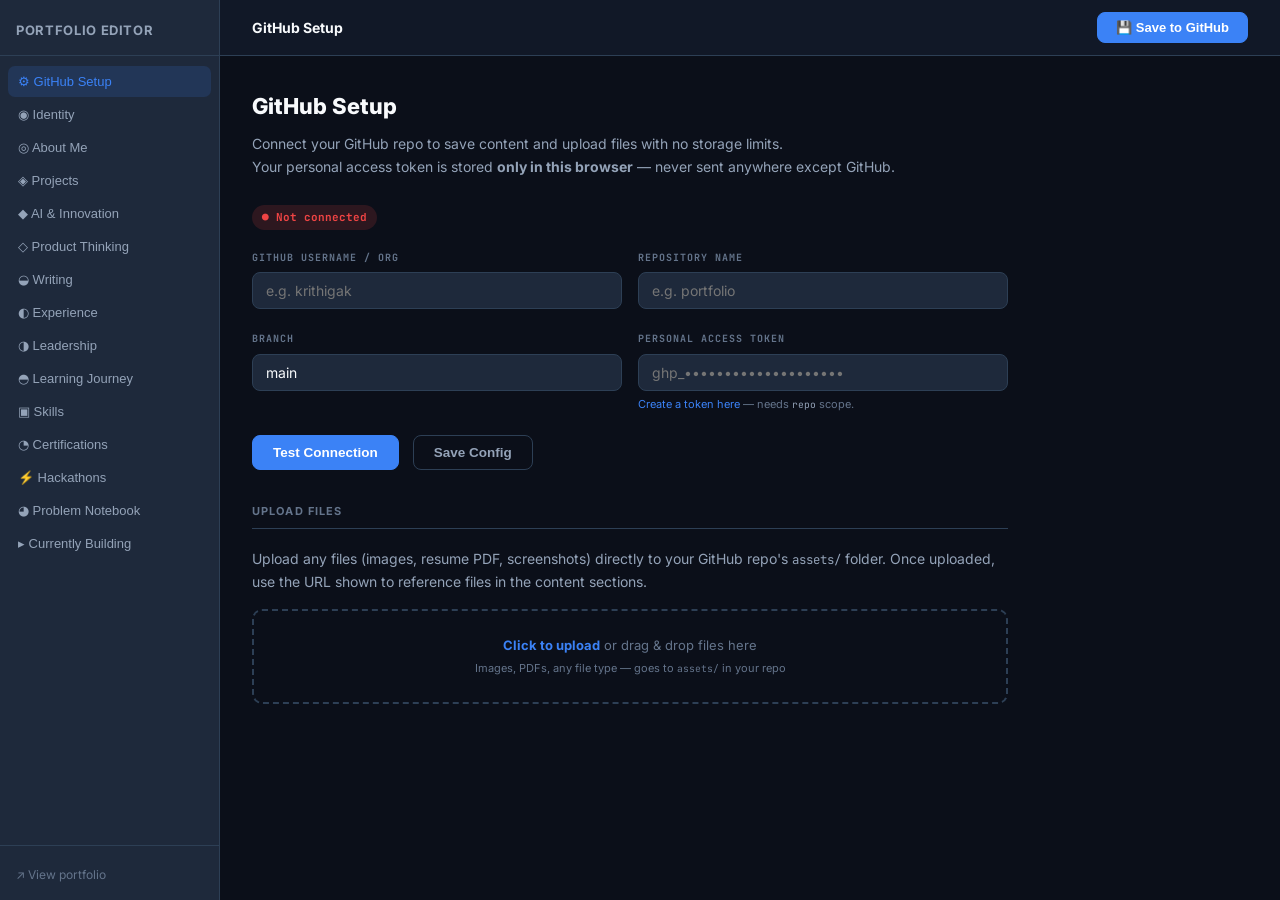
==== commit 77bc1d8d: "upload file" ====
--- a/admin.html
+++ b/admin.html
@@ -475,6 +475,15 @@
       <div class="item-list" id="list-certifications"></div>
     </div>
 
+    <!-- ══ PANEL: Hackathons ══ -->
+    <div class="admin-panel" id="panel-hackathons">
+      <div style="display:flex;align-items:center;justify-content:space-between;margin-bottom:20px">
+        <h2 style="font-size:22px;font-weight:800">Hackathons & Events</h2>
+        <button class="btn btn-primary" onclick="addItem('hackathons')" style="font-size:13px;padding:7px 14px">+ Add Hackathon</button>
+      </div>
+      <div class="item-list" id="list-hackathons"></div>
+    </div>
+
     <!-- ══ PANEL: Problems ══ -->
     <div class="admin-panel" id="panel-problems">
       <div style="display:flex;align-items:center;justify-content:space-between;margin-bottom:20px">
@@ -503,7 +512,46 @@
 <script>
 
 // ── Working copy of PORTFOLIO ───────────────────────────────────
+// Priority: GitHub (source of truth) → localStorage cache → bundled data.js
 let P = JSON.parse(JSON.stringify(PORTFOLIO));
+
+async function loadLatestData() {
+  // 1. Try to pull the live data.js from GitHub
+  if (gh.isConfigured()) {
+    setStatus('saving', 'Loading latest data from GitHub…');
+    try {
+      const file = await gh.getFile('data.js');
+      if (file.ok && file.exists) {
+        // Extract the PORTFOLIO object from the JS file string
+        const match = file.content.match(/const PORTFOLIO\s*=\s*(\{[\s\S]*\});?\s*$/m);
+        if (match) {
+          const parsed = JSON.parse(match[1]);
+          P = parsed;
+          localStorage.setItem('portfolio-cache', JSON.stringify(P));
+          setStatus('saved', 'Loaded from GitHub ✓');
+          setTimeout(() => setStatus('', ''), 2000);
+          return;
+        }
+      }
+    } catch (e) {
+      // Fall through to cache
+    }
+  }
+
+  // 2. Fall back to localStorage cache (last successful save)
+  const cached = localStorage.getItem('portfolio-cache');
+  if (cached) {
+    try {
+      P = JSON.parse(cached);
+      setStatus('saved', 'Loaded from local cache');
+      setTimeout(() => setStatus('', ''), 2000);
+      return;
+    } catch (e) {}
+  }
+
+  // 3. Fall back to bundled data.js (fresh install)
+  P = JSON.parse(JSON.stringify(PORTFOLIO));
+}
 
 // ── Nav panels ─────────────────────────────────────────────────
 const PANELS = [
@@ -519,6 +567,7 @@
   { id: 'learning',   label: '◓ Learning Journey' },
   { id: 'skills',     label: '▣ Skills' },
   { id: 'certs',      label: '◔ Certifications' },
+  { id: 'hackathons', label: '⚡ Hackathons' },
   { id: 'problems',   label: '◕ Problem Notebook' },
   { id: 'building',   label: '▸ Currently Building' },
 ];
@@ -557,6 +606,7 @@
   if (id === 'experience') renderList('experience');
   if (id === 'leadership') renderList('leadership');
   if (id === 'certs')      renderList('certifications');
+  if (id === 'hackathons') renderList('hackathons');
   if (id === 'problems')   renderList('problems');
   if (id === 'building')   renderList('currentlyBuilding');
   if (id === 'learning')   renderLearning();
@@ -755,6 +805,18 @@
     { key:'category', label:'Category (Technical / AI / Cloud)', type:'text' },
     { key:'link', label:'Certificate Link', type:'url' },
   ],
+  hackathons: [
+    { key:'name',       label:'Hackathon Name',              type:'text' },
+    { key:'organiser',  label:'Organiser',                   type:'text' },
+    { key:'date',       label:'Date / Year',                 type:'text' },
+    { key:'challenge',  label:'Problem Statement / Challenge', type:'textarea' },
+    { key:'team',       label:'Team Composition',            type:'text' },
+    { key:'role',       label:'Your Role',                   type:'text' },
+    { key:'solution',   label:'What You Built',              type:'textarea' },
+    { key:'result',     label:'Result / Prize',              type:'text' },
+    { key:'reflection', label:'Reflection — what you\'d do differently', type:'textarea' },
+    { key:'demo',       label:'Demo Link',                   type:'url' },
+  ],
   problems: [
     { key:'title', label:'Problem Title', type:'text' },
     { key:'observation', label:'Observation', type:'textarea' },
@@ -771,9 +833,10 @@
 };
 
 function getTitle(key, item) {
-  if (key === 'experience') return item.role || 'New Entry';
-  if (key === 'leadership') return item.title || 'New Entry';
+  if (key === 'experience')    return item.role  || 'New Entry';
+  if (key === 'leadership')    return item.title || 'New Entry';
   if (key === 'certifications') return item.name || 'New Cert';
+  if (key === 'hackathons')    return item.name  || 'New Hackathon';
   return item.title || 'New Entry';
 }
 
@@ -1029,8 +1092,10 @@
   setStatus('saving', 'Saving…');
   const result = await gh.saveData(P);
   if (result.ok) {
+    // Cache locally so next open doesn't revert
+    localStorage.setItem('portfolio-cache', JSON.stringify(P));
     setStatus('saved', 'Saved ✓');
-    toast('Portfolio saved to GitHub! Changes will appear after GitHub Pages rebuilds (usually ~30s).', 'success');
+    toast('Saved! Your live site will update in ~30 seconds.', 'success');
   } else {
     setStatus('error', 'Failed');
     toast('Save failed: ' + result.error, 'error');
@@ -1057,8 +1122,9 @@
 function esc(s) { return String(s ?? '').replace(/&/g,'&amp;').replace(/</g,'&lt;').replace(/>/g,'&gt;').replace(/"/g,'&quot;'); }
 
 // ── Init ─────────────────────────────────────────────────────────
-document.addEventListener('DOMContentLoaded', () => {
+document.addEventListener('DOMContentLoaded', async () => {
   buildNav();
+  await loadLatestData();
   showPanel('github');
 });
 </script>
